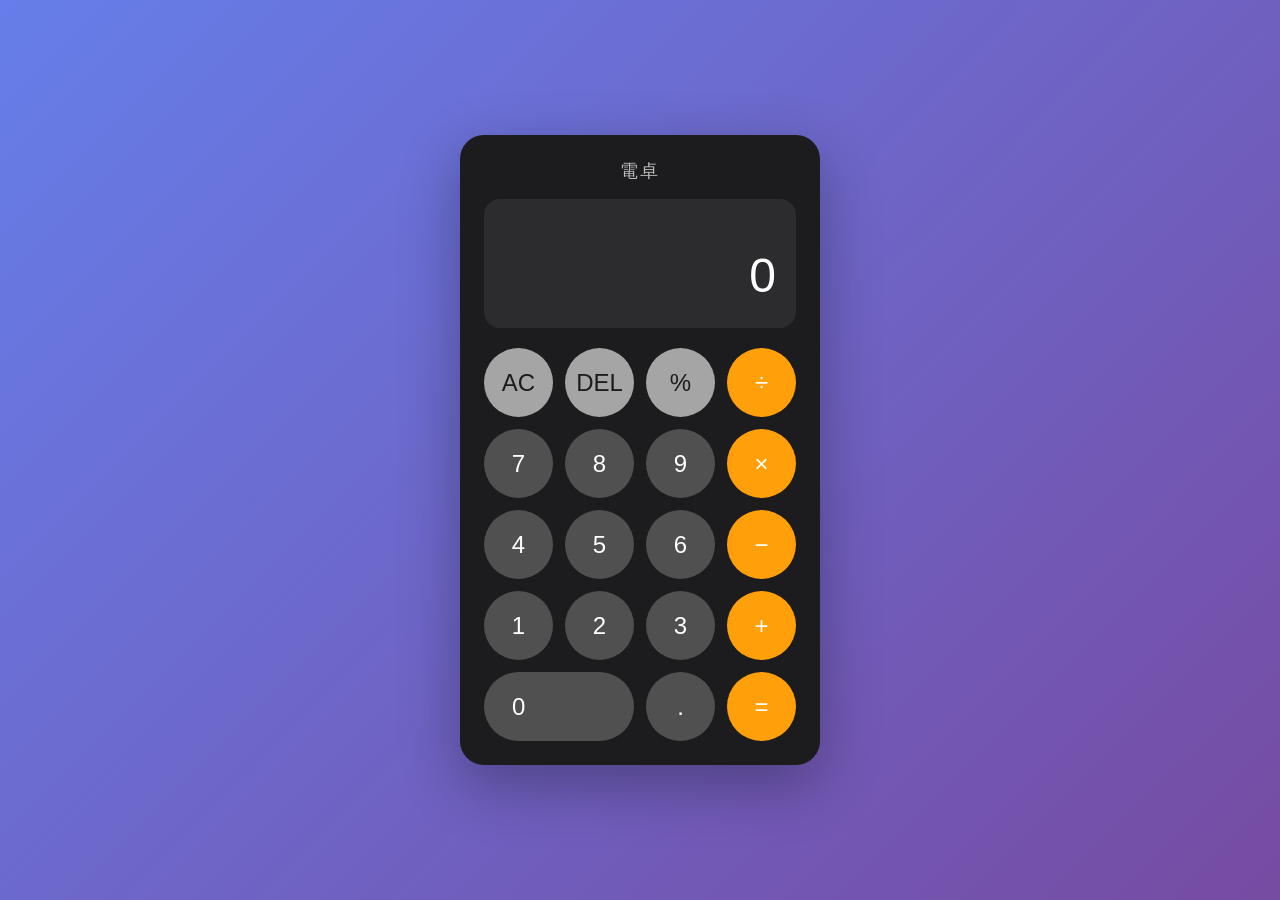
==== index.html @ 4e3c3d8a "feat: add simple web calculator app Implement a responsive web-based calculator with HTML/CSS/JS. Su" ====
<!DOCTYPE html>
<html lang="ja">
<head>
    <meta charset="UTF-8">
    <meta name="viewport" content="width=device-width, initial-scale=1.0">
    <title>シンプル電卓</title>
    <link rel="stylesheet" href="styles.css">
</head>
<body>
    <div class="calculator">
        <h1 class="title">電卓</h1>
        <div class="display">
            <div class="previous-operand" id="previousOperand"></div>
            <div class="current-operand" id="currentOperand">0</div>
        </div>
        <div class="buttons">
            <button class="btn btn-clear" data-action="clear">AC</button>
            <button class="btn btn-function" data-action="delete">DEL</button>
            <button class="btn btn-function" data-action="percent">%</button>
            <button class="btn btn-operator" data-action="operator" data-value="÷">÷</button>

            <button class="btn btn-number" data-action="number" data-value="7">7</button>
            <button class="btn btn-number" data-action="number" data-value="8">8</button>
            <button class="btn btn-number" data-action="number" data-value="9">9</button>
            <button class="btn btn-operator" data-action="operator" data-value="×">×</button>

            <button class="btn btn-number" data-action="number" data-value="4">4</button>
            <button class="btn btn-number" data-action="number" data-value="5">5</button>
            <button class="btn btn-number" data-action="number" data-value="6">6</button>
            <button class="btn btn-operator" data-action="operator" data-value="−">−</button>

            <button class="btn btn-number" data-action="number" data-value="1">1</button>
            <button class="btn btn-number" data-action="number" data-value="2">2</button>
            <button class="btn btn-number" data-action="number" data-value="3">3</button>
            <button class="btn btn-operator" data-action="operator" data-value="+">+</button>

            <button class="btn btn-number btn-zero" data-action="number" data-value="0">0</button>
            <button class="btn btn-number" data-action="number" data-value=".">.</button>
            <button class="btn btn-equals" data-action="equals">=</button>
        </div>
    </div>
    <script src="script.js"></script>
</body>
</html>
---- styles.css ----
* {
    margin: 0;
    padding: 0;
    box-sizing: border-box;
    font-family: -apple-system, BlinkMacSystemFont, "Segoe UI", "Helvetica Neue", Arial, sans-serif;
}

body {
    min-height: 100vh;
    display: flex;
    justify-content: center;
    align-items: center;
    background: linear-gradient(135deg, #667eea 0%, #764ba2 100%);
    padding: 20px;
}

.calculator {
    background: #1c1c1e;
    border-radius: 24px;
    padding: 24px;
    box-shadow: 0 20px 60px rgba(0, 0, 0, 0.3);
    width: 100%;
    max-width: 360px;
}

.title {
    color: #fff;
    text-align: center;
    margin-bottom: 16px;
    font-size: 18px;
    font-weight: 500;
    letter-spacing: 2px;
    opacity: 0.7;
}

.display {
    background: #2c2c2e;
    border-radius: 16px;
    padding: 24px 20px;
    margin-bottom: 20px;
    text-align: right;
    min-height: 120px;
    display: flex;
    flex-direction: column;
    justify-content: flex-end;
    overflow: hidden;
}

.previous-operand {
    color: rgba(255, 255, 255, 0.5);
    font-size: 20px;
    min-height: 24px;
    word-wrap: break-word;
    word-break: break-all;
}

.current-operand {
    color: #fff;
    font-size: 48px;
    font-weight: 300;
    word-wrap: break-word;
    word-break: break-all;
    line-height: 1.2;
}

.buttons {
    display: grid;
    grid-template-columns: repeat(4, 1fr);
    gap: 12px;
}

.btn {
    border: none;
    border-radius: 50%;
    aspect-ratio: 1 / 1;
    font-size: 24px;
    font-weight: 500;
    cursor: pointer;
    transition: all 0.15s ease;
    user-select: none;
    -webkit-tap-highlight-color: transparent;
}

.btn:active {
    transform: scale(0.95);
    opacity: 0.8;
}

.btn-number {
    background: #505050;
    color: #fff;
}

.btn-number:hover {
    background: #606060;
}

.btn-function,
.btn-clear {
    background: #a5a5a5;
    color: #1c1c1e;
}

.btn-function:hover,
.btn-clear:hover {
    background: #b8b8b8;
}

.btn-operator {
    background: #ff9f0a;
    color: #fff;
}

.btn-operator:hover {
    background: #ffb340;
}

.btn-operator.active {
    background: #fff;
    color: #ff9f0a;
}

.btn-equals {
    background: #ff9f0a;
    color: #fff;
}

.btn-equals:hover {
    background: #ffb340;
}

.btn-zero {
    grid-column: span 2;
    aspect-ratio: auto;
    border-radius: 40px;
    text-align: left;
    padding-left: 28px;
}

@media (max-width: 400px) {
    .calculator {
        padding: 16px;
    }

    .current-operand {
        font-size: 40px;
    }

    .btn {
        font-size: 20px;
    }

    .buttons {
        gap: 10px;
    }
}
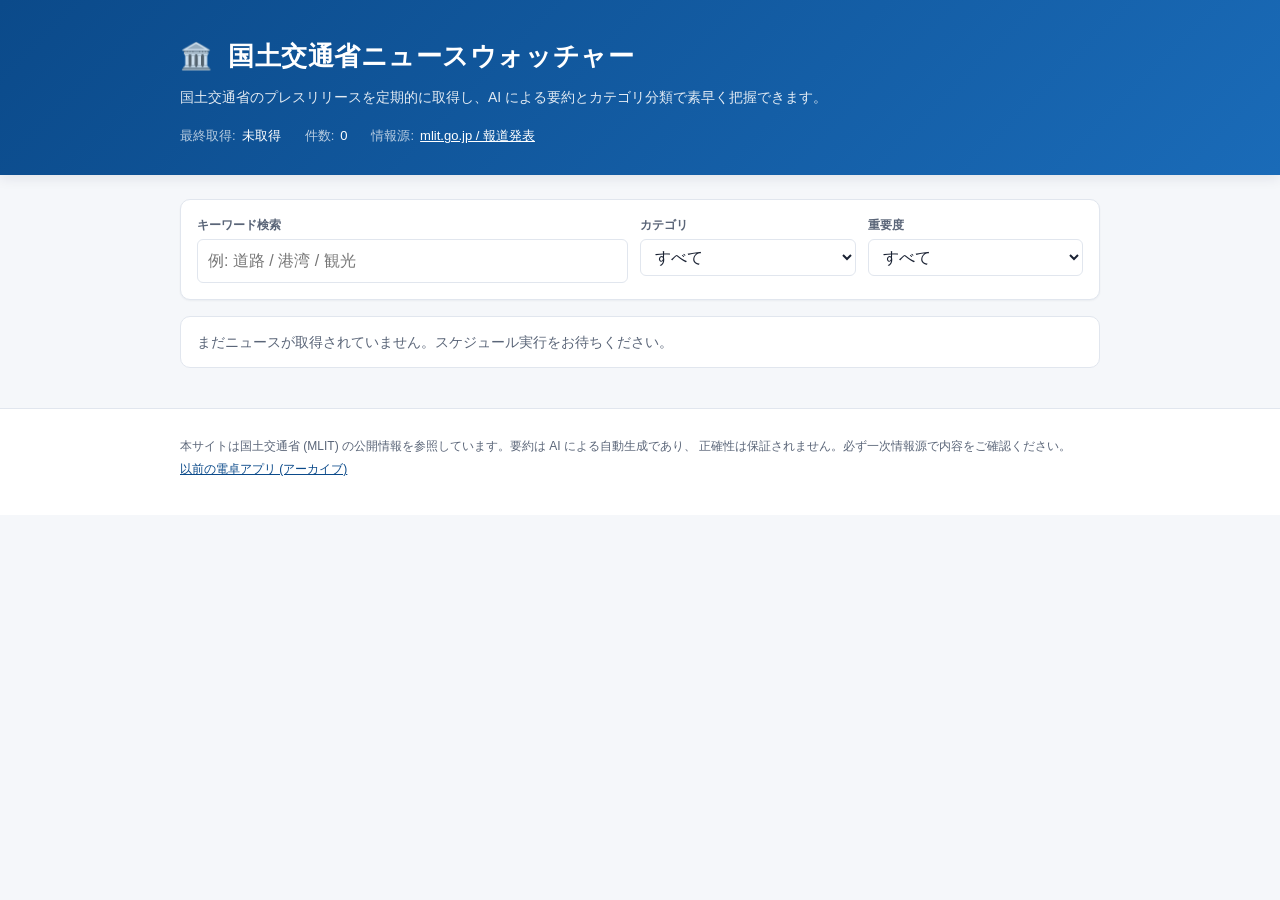
==== commit cc08030f: "feat: replace calculator with MLIT news watcher web app - Archive previous calculator app to archive" ====
--- a/index.html
+++ b/index.html
@@ -1,44 +1,81 @@
 <!DOCTYPE html>
 <html lang="ja">
 <head>
-    <meta charset="UTF-8">
-    <meta name="viewport" content="width=device-width, initial-scale=1.0">
-    <title>シンプル電卓</title>
-    <link rel="stylesheet" href="styles.css">
+  <meta charset="UTF-8" />
+  <meta name="viewport" content="width=device-width, initial-scale=1.0" />
+  <title>国土交通省ニュースウォッチャー</title>
+  <meta name="description" content="国土交通省のプレスリリースを自動収集し、AI 要約付きで一覧表示するダッシュボードです。" />
+  <link rel="stylesheet" href="styles.css" />
 </head>
 <body>
-    <div class="calculator">
-        <h1 class="title">電卓</h1>
-        <div class="display">
-            <div class="previous-operand" id="previousOperand"></div>
-            <div class="current-operand" id="currentOperand">0</div>
-        </div>
-        <div class="buttons">
-            <button class="btn btn-clear" data-action="clear">AC</button>
-            <button class="btn btn-function" data-action="delete">DEL</button>
-            <button class="btn btn-function" data-action="percent">%</button>
-            <button class="btn btn-operator" data-action="operator" data-value="÷">÷</button>
+  <header class="site-header">
+    <div class="container">
+      <h1 class="site-title">
+        <span class="logo-mark" aria-hidden="true">🏛️</span>
+        国土交通省ニュースウォッチャー
+      </h1>
+      <p class="site-tagline">
+        国土交通省のプレスリリースを定期的に取得し、AI による要約とカテゴリ分類で素早く把握できます。
+      </p>
+      <div class="meta-bar">
+        <span class="meta-item">
+          <span class="meta-label">最終取得:</span>
+          <span id="fetched-at" class="meta-value">読み込み中...</span>
+        </span>
+        <span class="meta-item">
+          <span class="meta-label">件数:</span>
+          <span id="count" class="meta-value">-</span>
+        </span>
+        <span class="meta-item">
+          <span class="meta-label">情報源:</span>
+          <a id="source-link" class="meta-value" href="https://www.mlit.go.jp/report/press/index.html" target="_blank" rel="noopener noreferrer">
+            mlit.go.jp / 報道発表
+          </a>
+        </span>
+      </div>
+    </div>
+  </header>
 
-            <button class="btn btn-number" data-action="number" data-value="7">7</button>
-            <button class="btn btn-number" data-action="number" data-value="8">8</button>
-            <button class="btn btn-number" data-action="number" data-value="9">9</button>
-            <button class="btn btn-operator" data-action="operator" data-value="×">×</button>
+  <main class="container">
+    <section class="controls" aria-label="絞り込み">
+      <div class="control-group">
+        <label for="search">キーワード検索</label>
+        <input id="search" type="search" placeholder="例: 道路 / 港湾 / 観光" autocomplete="off" />
+      </div>
+      <div class="control-group">
+        <label for="category">カテゴリ</label>
+        <select id="category">
+          <option value="">すべて</option>
+        </select>
+      </div>
+      <div class="control-group">
+        <label for="importance">重要度</label>
+        <select id="importance">
+          <option value="">すべて</option>
+          <option value="high">重要のみ</option>
+          <option value="normal">通常</option>
+        </select>
+      </div>
+    </section>
 
-            <button class="btn btn-number" data-action="number" data-value="4">4</button>
-            <button class="btn btn-number" data-action="number" data-value="5">5</button>
-            <button class="btn btn-number" data-action="number" data-value="6">6</button>
-            <button class="btn btn-operator" data-action="operator" data-value="−">−</button>
+    <section id="news-section" aria-live="polite">
+      <div id="status" class="status">読み込み中...</div>
+      <ul id="news-list" class="news-list"></ul>
+    </section>
+  </main>
 
-            <button class="btn btn-number" data-action="number" data-value="1">1</button>
-            <button class="btn btn-number" data-action="number" data-value="2">2</button>
-            <button class="btn btn-number" data-action="number" data-value="3">3</button>
-            <button class="btn btn-operator" data-action="operator" data-value="+">+</button>
+  <footer class="site-footer">
+    <div class="container">
+      <p>
+        本サイトは国土交通省 (MLIT) の公開情報を参照しています。要約は AI による自動生成であり、
+        正確性は保証されません。必ず一次情報源で内容をご確認ください。
+      </p>
+      <p>
+        <a href="archive/calculator/index.html">以前の電卓アプリ (アーカイブ)</a>
+      </p>
+    </div>
+  </footer>
 
-            <button class="btn btn-number btn-zero" data-action="number" data-value="0">0</button>
-            <button class="btn btn-number" data-action="number" data-value=".">.</button>
-            <button class="btn btn-equals" data-action="equals">=</button>
-        </div>
-    </div>
-    <script src="script.js"></script>
+  <script src="app.js"></script>
 </body>
 </html>
--- a/styles.css
+++ b/styles.css
@@ -1,156 +1,216 @@
-* {
-    margin: 0;
-    padding: 0;
-    box-sizing: border-box;
-    font-family: -apple-system, BlinkMacSystemFont, "Segoe UI", "Helvetica Neue", Arial, sans-serif;
-}
-
-body {
-    min-height: 100vh;
-    display: flex;
-    justify-content: center;
-    align-items: center;
-    background: linear-gradient(135deg, #667eea 0%, #764ba2 100%);
-    padding: 20px;
-}
-
-.calculator {
-    background: #1c1c1e;
-    border-radius: 24px;
-    padding: 24px;
-    box-shadow: 0 20px 60px rgba(0, 0, 0, 0.3);
-    width: 100%;
-    max-width: 360px;
-}
-
-.title {
-    color: #fff;
-    text-align: center;
-    margin-bottom: 16px;
-    font-size: 18px;
-    font-weight: 500;
-    letter-spacing: 2px;
-    opacity: 0.7;
-}
-
-.display {
-    background: #2c2c2e;
-    border-radius: 16px;
-    padding: 24px 20px;
-    margin-bottom: 20px;
-    text-align: right;
-    min-height: 120px;
-    display: flex;
-    flex-direction: column;
-    justify-content: flex-end;
-    overflow: hidden;
-}
-
-.previous-operand {
-    color: rgba(255, 255, 255, 0.5);
-    font-size: 20px;
-    min-height: 24px;
-    word-wrap: break-word;
-    word-break: break-all;
-}
-
-.current-operand {
-    color: #fff;
-    font-size: 48px;
-    font-weight: 300;
-    word-wrap: break-word;
-    word-break: break-all;
-    line-height: 1.2;
-}
-
-.buttons {
-    display: grid;
-    grid-template-columns: repeat(4, 1fr);
-    gap: 12px;
-}
-
-.btn {
-    border: none;
-    border-radius: 50%;
-    aspect-ratio: 1 / 1;
-    font-size: 24px;
-    font-weight: 500;
-    cursor: pointer;
-    transition: all 0.15s ease;
-    user-select: none;
-    -webkit-tap-highlight-color: transparent;
-}
-
-.btn:active {
-    transform: scale(0.95);
-    opacity: 0.8;
-}
-
-.btn-number {
-    background: #505050;
-    color: #fff;
-}
-
-.btn-number:hover {
-    background: #606060;
-}
-
-.btn-function,
-.btn-clear {
-    background: #a5a5a5;
-    color: #1c1c1e;
-}
-
-.btn-function:hover,
-.btn-clear:hover {
-    background: #b8b8b8;
-}
-
-.btn-operator {
-    background: #ff9f0a;
-    color: #fff;
-}
-
-.btn-operator:hover {
-    background: #ffb340;
-}
-
-.btn-operator.active {
-    background: #fff;
-    color: #ff9f0a;
-}
-
-.btn-equals {
-    background: #ff9f0a;
-    color: #fff;
-}
-
-.btn-equals:hover {
-    background: #ffb340;
-}
-
-.btn-zero {
-    grid-column: span 2;
-    aspect-ratio: auto;
-    border-radius: 40px;
-    text-align: left;
-    padding-left: 28px;
-}
-
-@media (max-width: 400px) {
-    .calculator {
-        padding: 16px;
-    }
-
-    .current-operand {
-        font-size: 40px;
-    }
-
-    .btn {
-        font-size: 20px;
-    }
-
-    .buttons {
-        gap: 10px;
-    }
-}
+:root {
+  --color-bg: #f5f7fa;
+  --color-surface: #ffffff;
+  --color-text: #1a2233;
+  --color-muted: #5a6578;
+  --color-border: #e1e6ee;
+  --color-primary: #0b4a8a;
+  --color-primary-light: #e8f0fb;
+  --color-accent: #c0392b;
+  --color-high: #c0392b;
+  --color-high-bg: #fdecea;
+  --shadow-sm: 0 1px 2px rgba(15, 30, 60, 0.05);
+  --shadow-md: 0 4px 12px rgba(15, 30, 60, 0.08);
+  --radius: 10px;
+}
+
+* { box-sizing: border-box; }
+
+html, body {
+  margin: 0;
+  padding: 0;
+  background: var(--color-bg);
+  color: var(--color-text);
+  font-family: -apple-system, BlinkMacSystemFont, "Hiragino Sans", "Yu Gothic UI",
+    "Segoe UI", "Helvetica Neue", Arial, sans-serif;
+  line-height: 1.6;
+  -webkit-font-smoothing: antialiased;
+}
+
+.container {
+  max-width: 960px;
+  margin: 0 auto;
+  padding: 0 20px;
+}
+
+.site-header {
+  background: linear-gradient(135deg, #0b4a8a 0%, #1a6bb8 100%);
+  color: #fff;
+  padding: 36px 0 28px;
+  box-shadow: var(--shadow-md);
+}
+
+.site-title {
+  margin: 0 0 8px;
+  font-size: 26px;
+  font-weight: 700;
+  letter-spacing: 0.02em;
+}
+
+.logo-mark { margin-right: 8px; }
+
+.site-tagline {
+  margin: 0 0 18px;
+  font-size: 14px;
+  color: rgba(255, 255, 255, 0.88);
+  max-width: 720px;
+}
+
+.meta-bar {
+  display: flex;
+  flex-wrap: wrap;
+  gap: 16px 24px;
+  font-size: 13px;
+  color: rgba(255, 255, 255, 0.92);
+}
+
+.meta-item { display: inline-flex; align-items: baseline; gap: 6px; }
+.meta-label { color: rgba(255, 255, 255, 0.7); }
+.meta-value { color: #fff; }
+.meta-value a, a.meta-value { color: #fff; text-decoration: underline; }
+
+.controls {
+  display: grid;
+  grid-template-columns: 2fr 1fr 1fr;
+  gap: 12px;
+  background: var(--color-surface);
+  padding: 16px;
+  margin: 24px 0 16px;
+  border-radius: var(--radius);
+  box-shadow: var(--shadow-sm);
+  border: 1px solid var(--color-border);
+}
+
+.control-group { display: flex; flex-direction: column; gap: 4px; }
+.control-group label {
+  font-size: 12px;
+  color: var(--color-muted);
+  font-weight: 600;
+}
+
+.controls input,
+.controls select {
+  font: inherit;
+  padding: 8px 10px;
+  border: 1px solid var(--color-border);
+  border-radius: 6px;
+  background: #fff;
+  color: var(--color-text);
+}
+
+.controls input:focus,
+.controls select:focus {
+  outline: 2px solid var(--color-primary);
+  outline-offset: -1px;
+  border-color: var(--color-primary);
+}
+
+.status {
+  padding: 14px 16px;
+  background: var(--color-surface);
+  border-radius: var(--radius);
+  border: 1px solid var(--color-border);
+  color: var(--color-muted);
+  font-size: 14px;
+}
+
+.status.error {
+  border-color: var(--color-accent);
+  background: var(--color-high-bg);
+  color: var(--color-accent);
+}
+
+.news-list {
+  list-style: none;
+  margin: 0;
+  padding: 0;
+  display: grid;
+  gap: 12px;
+}
+
+.news-item {
+  background: var(--color-surface);
+  border: 1px solid var(--color-border);
+  border-radius: var(--radius);
+  padding: 16px 18px;
+  box-shadow: var(--shadow-sm);
+  transition: transform 0.08s ease, box-shadow 0.15s ease;
+}
+
+.news-item:hover {
+  transform: translateY(-1px);
+  box-shadow: var(--shadow-md);
+}
+
+.news-item.importance-high {
+  border-left: 4px solid var(--color-high);
+}
+
+.news-head {
+  display: flex;
+  align-items: center;
+  flex-wrap: wrap;
+  gap: 8px;
+  margin-bottom: 6px;
+}
+
+.news-date {
+  font-size: 12px;
+  font-weight: 600;
+  color: var(--color-muted);
+  font-variant-numeric: tabular-nums;
+}
+
+.badge {
+  display: inline-block;
+  font-size: 11px;
+  font-weight: 600;
+  padding: 2px 8px;
+  border-radius: 999px;
+  background: var(--color-primary-light);
+  color: var(--color-primary);
+  border: 1px solid #cfdef7;
+}
+
+.badge.importance {
+  background: var(--color-high-bg);
+  color: var(--color-high);
+  border-color: #f4c3bd;
+}
+
+.news-title {
+  margin: 4px 0 6px;
+  font-size: 16px;
+  line-height: 1.45;
+  font-weight: 600;
+}
+
+.news-title a {
+  color: var(--color-text);
+  text-decoration: none;
+}
+
+.news-title a:hover { color: var(--color-primary); text-decoration: underline; }
+
+.news-summary {
+  margin: 4px 0 0;
+  font-size: 14px;
+  color: #2a3447;
+}
+
+.site-footer {
+  margin-top: 40px;
+  padding: 24px 0 32px;
+  font-size: 12px;
+  color: var(--color-muted);
+  border-top: 1px solid var(--color-border);
+  background: var(--color-surface);
+}
+
+.site-footer p { margin: 4px 0; }
+.site-footer a { color: var(--color-primary); }
+
+@media (max-width: 640px) {
+  .controls { grid-template-columns: 1fr; }
+  .site-title { font-size: 22px; }
+}
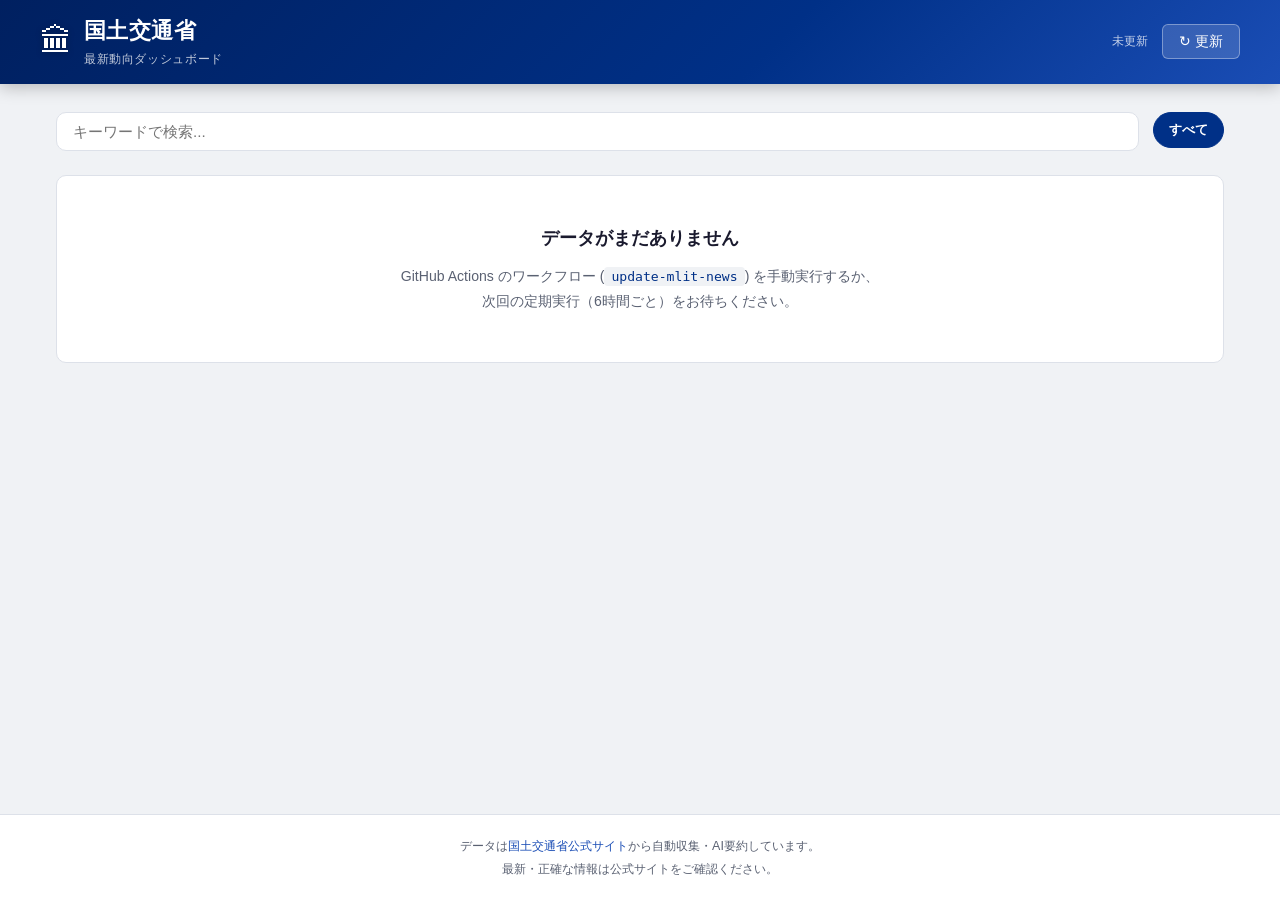
==== commit 53632180: "feat: 国土交通省最新動向ダッシュボードを新規実装 - 電卓アプリを archive/calculator ブランチに退避 - 国土交通省プレスリリースを自動収集・Claude AI要約するWeb" ====
--- a/index.html
+++ b/index.html
@@ -1,81 +1,60 @@
 <!DOCTYPE html>
 <html lang="ja">
 <head>
-  <meta charset="UTF-8" />
-  <meta name="viewport" content="width=device-width, initial-scale=1.0" />
-  <title>国土交通省ニュースウォッチャー</title>
-  <meta name="description" content="国土交通省のプレスリリースを自動収集し、AI 要約付きで一覧表示するダッシュボードです。" />
-  <link rel="stylesheet" href="styles.css" />
+    <meta charset="UTF-8">
+    <meta name="viewport" content="width=device-width, initial-scale=1.0">
+    <title>国土交通省 最新動向ダッシュボード</title>
+    <link rel="stylesheet" href="styles.css">
 </head>
 <body>
-  <header class="site-header">
-    <div class="container">
-      <h1 class="site-title">
-        <span class="logo-mark" aria-hidden="true">🏛️</span>
-        国土交通省ニュースウォッチャー
-      </h1>
-      <p class="site-tagline">
-        国土交通省のプレスリリースを定期的に取得し、AI による要約とカテゴリ分類で素早く把握できます。
-      </p>
-      <div class="meta-bar">
-        <span class="meta-item">
-          <span class="meta-label">最終取得:</span>
-          <span id="fetched-at" class="meta-value">読み込み中...</span>
-        </span>
-        <span class="meta-item">
-          <span class="meta-label">件数:</span>
-          <span id="count" class="meta-value">-</span>
-        </span>
-        <span class="meta-item">
-          <span class="meta-label">情報源:</span>
-          <a id="source-link" class="meta-value" href="https://www.mlit.go.jp/report/press/index.html" target="_blank" rel="noopener noreferrer">
-            mlit.go.jp / 報道発表
-          </a>
-        </span>
-      </div>
-    </div>
-  </header>
+    <header>
+        <div class="header-content">
+            <div class="header-logo">
+                <span class="ministry-icon">🏛</span>
+                <div>
+                    <h1>国土交通省</h1>
+                    <p class="subtitle">最新動向ダッシュボード</p>
+                </div>
+            </div>
+            <div class="header-actions">
+                <span id="lastUpdated" class="last-updated">読み込み中...</span>
+                <button class="refresh-btn" onclick="loadNews()">↻ 更新</button>
+            </div>
+        </div>
+    </header>
 
-  <main class="container">
-    <section class="controls" aria-label="絞り込み">
-      <div class="control-group">
-        <label for="search">キーワード検索</label>
-        <input id="search" type="search" placeholder="例: 道路 / 港湾 / 観光" autocomplete="off" />
-      </div>
-      <div class="control-group">
-        <label for="category">カテゴリ</label>
-        <select id="category">
-          <option value="">すべて</option>
-        </select>
-      </div>
-      <div class="control-group">
-        <label for="importance">重要度</label>
-        <select id="importance">
-          <option value="">すべて</option>
-          <option value="high">重要のみ</option>
-          <option value="normal">通常</option>
-        </select>
-      </div>
-    </section>
+    <main>
+        <div class="controls">
+            <input
+                type="text"
+                id="searchInput"
+                placeholder="キーワードで検索..."
+                class="search-input"
+                oninput="renderNews()"
+                aria-label="ニュース検索"
+            >
+            <div class="category-filters" id="categoryFilters">
+                <button class="filter-btn active" onclick="filterByCategory(null, this)">すべて</button>
+            </div>
+        </div>
 
-    <section id="news-section" aria-live="polite">
-      <div id="status" class="status">読み込み中...</div>
-      <ul id="news-list" class="news-list"></ul>
-    </section>
-  </main>
+        <div id="newsContainer" class="news-grid">
+            <div class="loading">
+                <div class="spinner"></div>
+                <p>情報を読み込み中...</p>
+            </div>
+        </div>
 
-  <footer class="site-footer">
-    <div class="container">
-      <p>
-        本サイトは国土交通省 (MLIT) の公開情報を参照しています。要約は AI による自動生成であり、
-        正確性は保証されません。必ず一次情報源で内容をご確認ください。
-      </p>
-      <p>
-        <a href="archive/calculator/index.html">以前の電卓アプリ (アーカイブ)</a>
-      </p>
-    </div>
-  </footer>
+        <div id="emptyState" class="empty-state" style="display:none">
+            <p>🔍 該当するニュースが見つかりませんでした</p>
+        </div>
+    </main>
 
-  <script src="app.js"></script>
+    <footer>
+        <p>データは<a href="https://www.mlit.go.jp/" target="_blank" rel="noopener">国土交通省公式サイト</a>から自動収集・AI要約しています。</p>
+        <p>最新・正確な情報は公式サイトをご確認ください。</p>
+    </footer>
+
+    <script src="script.js"></script>
 </body>
 </html>
--- a/styles.css
+++ b/styles.css
@@ -1,216 +1,377 @@
 :root {
-  --color-bg: #f5f7fa;
-  --color-surface: #ffffff;
-  --color-text: #1a2233;
-  --color-muted: #5a6578;
-  --color-border: #e1e6ee;
-  --color-primary: #0b4a8a;
-  --color-primary-light: #e8f0fb;
-  --color-accent: #c0392b;
-  --color-high: #c0392b;
-  --color-high-bg: #fdecea;
-  --shadow-sm: 0 1px 2px rgba(15, 30, 60, 0.05);
-  --shadow-md: 0 4px 12px rgba(15, 30, 60, 0.08);
-  --radius: 10px;
-}
-
-* { box-sizing: border-box; }
-
-html, body {
-  margin: 0;
-  padding: 0;
-  background: var(--color-bg);
-  color: var(--color-text);
-  font-family: -apple-system, BlinkMacSystemFont, "Hiragino Sans", "Yu Gothic UI",
-    "Segoe UI", "Helvetica Neue", Arial, sans-serif;
-  line-height: 1.6;
-  -webkit-font-smoothing: antialiased;
-}
-
-.container {
-  max-width: 960px;
-  margin: 0 auto;
-  padding: 0 20px;
-}
-
-.site-header {
-  background: linear-gradient(135deg, #0b4a8a 0%, #1a6bb8 100%);
-  color: #fff;
-  padding: 36px 0 28px;
-  box-shadow: var(--shadow-md);
-}
-
-.site-title {
-  margin: 0 0 8px;
-  font-size: 26px;
-  font-weight: 700;
-  letter-spacing: 0.02em;
-}
-
-.logo-mark { margin-right: 8px; }
-
-.site-tagline {
-  margin: 0 0 18px;
-  font-size: 14px;
-  color: rgba(255, 255, 255, 0.88);
-  max-width: 720px;
-}
-
-.meta-bar {
-  display: flex;
-  flex-wrap: wrap;
-  gap: 16px 24px;
-  font-size: 13px;
-  color: rgba(255, 255, 255, 0.92);
-}
-
-.meta-item { display: inline-flex; align-items: baseline; gap: 6px; }
-.meta-label { color: rgba(255, 255, 255, 0.7); }
-.meta-value { color: #fff; }
-.meta-value a, a.meta-value { color: #fff; text-decoration: underline; }
-
+    --primary: #003087;
+    --primary-light: #1a4db5;
+    --accent: #c0392b;
+    --bg: #f0f2f5;
+    --card-bg: #ffffff;
+    --text: #1a1a2e;
+    --text-muted: #5a6172;
+    --border: #dde1e9;
+    --shadow: 0 2px 10px rgba(0, 48, 135, 0.08);
+    --radius: 10px;
+}
+
+* {
+    box-sizing: border-box;
+    margin: 0;
+    padding: 0;
+}
+
+body {
+    font-family: 'Hiragino Sans', 'Noto Sans JP', 'Yu Gothic UI', 'Meiryo', sans-serif;
+    background: var(--bg);
+    color: var(--text);
+    min-height: 100vh;
+    display: flex;
+    flex-direction: column;
+    line-height: 1.6;
+}
+
+/* ── Header ─────────────────────────────────── */
+header {
+    background: linear-gradient(135deg, #002060 0%, var(--primary) 60%, var(--primary-light) 100%);
+    color: white;
+    padding: 14px 24px;
+    box-shadow: 0 3px 16px rgba(0, 0, 0, 0.25);
+    position: sticky;
+    top: 0;
+    z-index: 100;
+}
+
+.header-content {
+    max-width: 1200px;
+    margin: 0 auto;
+    display: flex;
+    justify-content: space-between;
+    align-items: center;
+    gap: 16px;
+}
+
+.header-logo {
+    display: flex;
+    align-items: center;
+    gap: 12px;
+}
+
+.ministry-icon {
+    font-size: 2rem;
+    filter: drop-shadow(0 1px 3px rgba(0,0,0,0.3));
+}
+
+header h1 {
+    font-size: 1.35rem;
+    font-weight: 700;
+    letter-spacing: 0.02em;
+}
+
+.subtitle {
+    font-size: 0.78rem;
+    opacity: 0.75;
+    letter-spacing: 0.05em;
+    margin-top: 1px;
+}
+
+.header-actions {
+    display: flex;
+    align-items: center;
+    gap: 14px;
+    flex-shrink: 0;
+}
+
+.last-updated {
+    font-size: 0.78rem;
+    opacity: 0.75;
+    white-space: nowrap;
+}
+
+.refresh-btn {
+    background: rgba(255, 255, 255, 0.15);
+    color: white;
+    border: 1px solid rgba(255, 255, 255, 0.35);
+    padding: 7px 16px;
+    border-radius: 6px;
+    cursor: pointer;
+    font-size: 0.88rem;
+    transition: background 0.2s;
+    white-space: nowrap;
+    font-family: inherit;
+}
+
+.refresh-btn:hover {
+    background: rgba(255, 255, 255, 0.28);
+}
+
+/* ── Main ────────────────────────────────────── */
+main {
+    max-width: 1200px;
+    margin: 28px auto;
+    padding: 0 16px;
+    flex: 1;
+    width: 100%;
+}
+
+/* ── Controls ────────────────────────────────── */
 .controls {
-  display: grid;
-  grid-template-columns: 2fr 1fr 1fr;
-  gap: 12px;
-  background: var(--color-surface);
-  padding: 16px;
-  margin: 24px 0 16px;
-  border-radius: var(--radius);
-  box-shadow: var(--shadow-sm);
-  border: 1px solid var(--color-border);
-}
-
-.control-group { display: flex; flex-direction: column; gap: 4px; }
-.control-group label {
-  font-size: 12px;
-  color: var(--color-muted);
-  font-weight: 600;
-}
-
-.controls input,
-.controls select {
-  font: inherit;
-  padding: 8px 10px;
-  border: 1px solid var(--color-border);
-  border-radius: 6px;
-  background: #fff;
-  color: var(--color-text);
-}
-
-.controls input:focus,
-.controls select:focus {
-  outline: 2px solid var(--color-primary);
-  outline-offset: -1px;
-  border-color: var(--color-primary);
-}
-
-.status {
-  padding: 14px 16px;
-  background: var(--color-surface);
-  border-radius: var(--radius);
-  border: 1px solid var(--color-border);
-  color: var(--color-muted);
-  font-size: 14px;
-}
-
-.status.error {
-  border-color: var(--color-accent);
-  background: var(--color-high-bg);
-  color: var(--color-accent);
-}
-
-.news-list {
-  list-style: none;
-  margin: 0;
-  padding: 0;
-  display: grid;
-  gap: 12px;
-}
-
-.news-item {
-  background: var(--color-surface);
-  border: 1px solid var(--color-border);
-  border-radius: var(--radius);
-  padding: 16px 18px;
-  box-shadow: var(--shadow-sm);
-  transition: transform 0.08s ease, box-shadow 0.15s ease;
-}
-
-.news-item:hover {
-  transform: translateY(-1px);
-  box-shadow: var(--shadow-md);
-}
-
-.news-item.importance-high {
-  border-left: 4px solid var(--color-high);
-}
-
-.news-head {
-  display: flex;
-  align-items: center;
-  flex-wrap: wrap;
-  gap: 8px;
-  margin-bottom: 6px;
-}
-
-.news-date {
-  font-size: 12px;
-  font-weight: 600;
-  color: var(--color-muted);
-  font-variant-numeric: tabular-nums;
-}
-
-.badge {
-  display: inline-block;
-  font-size: 11px;
-  font-weight: 600;
-  padding: 2px 8px;
-  border-radius: 999px;
-  background: var(--color-primary-light);
-  color: var(--color-primary);
-  border: 1px solid #cfdef7;
-}
-
-.badge.importance {
-  background: var(--color-high-bg);
-  color: var(--color-high);
-  border-color: #f4c3bd;
-}
-
-.news-title {
-  margin: 4px 0 6px;
-  font-size: 16px;
-  line-height: 1.45;
-  font-weight: 600;
-}
-
-.news-title a {
-  color: var(--color-text);
-  text-decoration: none;
-}
-
-.news-title a:hover { color: var(--color-primary); text-decoration: underline; }
-
-.news-summary {
-  margin: 4px 0 0;
-  font-size: 14px;
-  color: #2a3447;
-}
-
-.site-footer {
-  margin-top: 40px;
-  padding: 24px 0 32px;
-  font-size: 12px;
-  color: var(--color-muted);
-  border-top: 1px solid var(--color-border);
-  background: var(--color-surface);
-}
-
-.site-footer p { margin: 4px 0; }
-.site-footer a { color: var(--color-primary); }
-
+    display: flex;
+    gap: 14px;
+    margin-bottom: 24px;
+    flex-wrap: wrap;
+    align-items: flex-start;
+}
+
+.search-input {
+    flex: 1;
+    min-width: 220px;
+    padding: 10px 16px;
+    border: 1px solid var(--border);
+    border-radius: var(--radius);
+    font-size: 0.95rem;
+    font-family: inherit;
+    background: white;
+    outline: none;
+    transition: border-color 0.2s, box-shadow 0.2s;
+}
+
+.search-input:focus {
+    border-color: var(--primary-light);
+    box-shadow: 0 0 0 3px rgba(26, 77, 181, 0.14);
+}
+
+.category-filters {
+    display: flex;
+    gap: 7px;
+    flex-wrap: wrap;
+    align-items: center;
+}
+
+.filter-btn {
+    padding: 8px 15px;
+    border: 1px solid var(--border);
+    border-radius: 20px;
+    background: white;
+    color: var(--text-muted);
+    cursor: pointer;
+    font-size: 0.82rem;
+    font-family: inherit;
+    transition: all 0.2s;
+    white-space: nowrap;
+}
+
+.filter-btn:hover {
+    border-color: var(--primary-light);
+    color: var(--primary);
+}
+
+.filter-btn.active {
+    background: var(--primary);
+    color: white;
+    border-color: var(--primary);
+    font-weight: 600;
+}
+
+/* ── News Grid ───────────────────────────────── */
+.news-grid {
+    display: grid;
+    grid-template-columns: repeat(auto-fill, minmax(340px, 1fr));
+    gap: 20px;
+}
+
+/* ── News Card ───────────────────────────────── */
+.news-card {
+    background: var(--card-bg);
+    border-radius: var(--radius);
+    box-shadow: var(--shadow);
+    border: 1px solid var(--border);
+    overflow: hidden;
+    display: flex;
+    flex-direction: column;
+    transition: transform 0.18s, box-shadow 0.18s;
+}
+
+.news-card:hover {
+    transform: translateY(-3px);
+    box-shadow: 0 8px 24px rgba(0, 48, 135, 0.14);
+}
+
+.card-header {
+    background: linear-gradient(135deg, var(--primary) 0%, var(--primary-light) 100%);
+    padding: 11px 16px;
+    display: flex;
+    justify-content: space-between;
+    align-items: center;
+    gap: 8px;
+}
+
+.card-date {
+    color: rgba(255, 255, 255, 0.88);
+    font-size: 0.82rem;
+    white-space: nowrap;
+}
+
+.card-category {
+    background: rgba(255, 255, 255, 0.18);
+    color: white;
+    padding: 3px 10px;
+    border-radius: 12px;
+    font-size: 0.73rem;
+    border: 1px solid rgba(255, 255, 255, 0.3);
+    white-space: nowrap;
+    overflow: hidden;
+    text-overflow: ellipsis;
+    max-width: 140px;
+}
+
+.card-body {
+    padding: 16px;
+    flex: 1;
+    display: flex;
+    flex-direction: column;
+    gap: 10px;
+}
+
+.card-title {
+    font-size: 0.93rem;
+    font-weight: 700;
+    line-height: 1.55;
+    color: var(--text);
+}
+
+.new-badge {
+    display: inline-block;
+    background: var(--accent);
+    color: white;
+    padding: 1px 7px;
+    border-radius: 9px;
+    font-size: 0.68rem;
+    font-weight: 700;
+    margin-left: 6px;
+    vertical-align: middle;
+    letter-spacing: 0.04em;
+}
+
+.card-summary {
+    font-size: 0.84rem;
+    color: var(--text-muted);
+    line-height: 1.7;
+    flex: 1;
+}
+
+.card-link {
+    display: inline-flex;
+    align-items: center;
+    gap: 4px;
+    color: var(--primary-light);
+    text-decoration: none;
+    font-size: 0.83rem;
+    font-weight: 600;
+    margin-top: 4px;
+    transition: color 0.2s;
+}
+
+.card-link:hover {
+    color: var(--accent);
+}
+
+/* ── States ─────────────────────────────────── */
+.loading {
+    grid-column: 1 / -1;
+    text-align: center;
+    padding: 70px 20px;
+    color: var(--text-muted);
+}
+
+.spinner {
+    width: 42px;
+    height: 42px;
+    border: 3px solid var(--border);
+    border-top-color: var(--primary);
+    border-radius: 50%;
+    animation: spin 0.75s linear infinite;
+    margin: 0 auto 18px;
+}
+
+@keyframes spin {
+    to { transform: rotate(360deg); }
+}
+
+.empty-state {
+    text-align: center;
+    padding: 70px 20px;
+    color: var(--text-muted);
+    font-size: 1.05rem;
+}
+
+.no-data-state {
+    grid-column: 1 / -1;
+    background: white;
+    border: 1px solid var(--border);
+    border-radius: var(--radius);
+    padding: 48px 32px;
+    text-align: center;
+    color: var(--text-muted);
+}
+
+.no-data-state h3 {
+    font-size: 1.1rem;
+    margin-bottom: 12px;
+    color: var(--text);
+}
+
+.no-data-state p {
+    font-size: 0.88rem;
+    line-height: 1.8;
+}
+
+.no-data-state code {
+    background: #f0f2f5;
+    padding: 2px 7px;
+    border-radius: 4px;
+    font-size: 0.82rem;
+    color: var(--primary);
+}
+
+.error-state {
+    grid-column: 1 / -1;
+    background: #fff5f5;
+    border: 1px solid #fcc;
+    border-radius: var(--radius);
+    padding: 28px;
+    color: var(--accent);
+    text-align: center;
+}
+
+.error-state p:last-child {
+    font-size: 0.8rem;
+    opacity: 0.7;
+    margin-top: 8px;
+}
+
+/* ── Footer ─────────────────────────────────── */
+footer {
+    text-align: center;
+    padding: 20px 16px;
+    color: var(--text-muted);
+    font-size: 0.78rem;
+    line-height: 1.8;
+    border-top: 1px solid var(--border);
+    background: white;
+}
+
+footer a {
+    color: var(--primary-light);
+    text-decoration: none;
+}
+
+footer a:hover {
+    text-decoration: underline;
+}
+
+/* ── Responsive ──────────────────────────────── */
 @media (max-width: 640px) {
-  .controls { grid-template-columns: 1fr; }
-  .site-title { font-size: 22px; }
-}
+    header { padding: 10px 14px; }
+    header h1 { font-size: 1.1rem; }
+    .ministry-icon { font-size: 1.5rem; }
+    .last-updated { display: none; }
+    .news-grid { grid-template-columns: 1fr; }
+    main { margin: 16px auto; }
+}
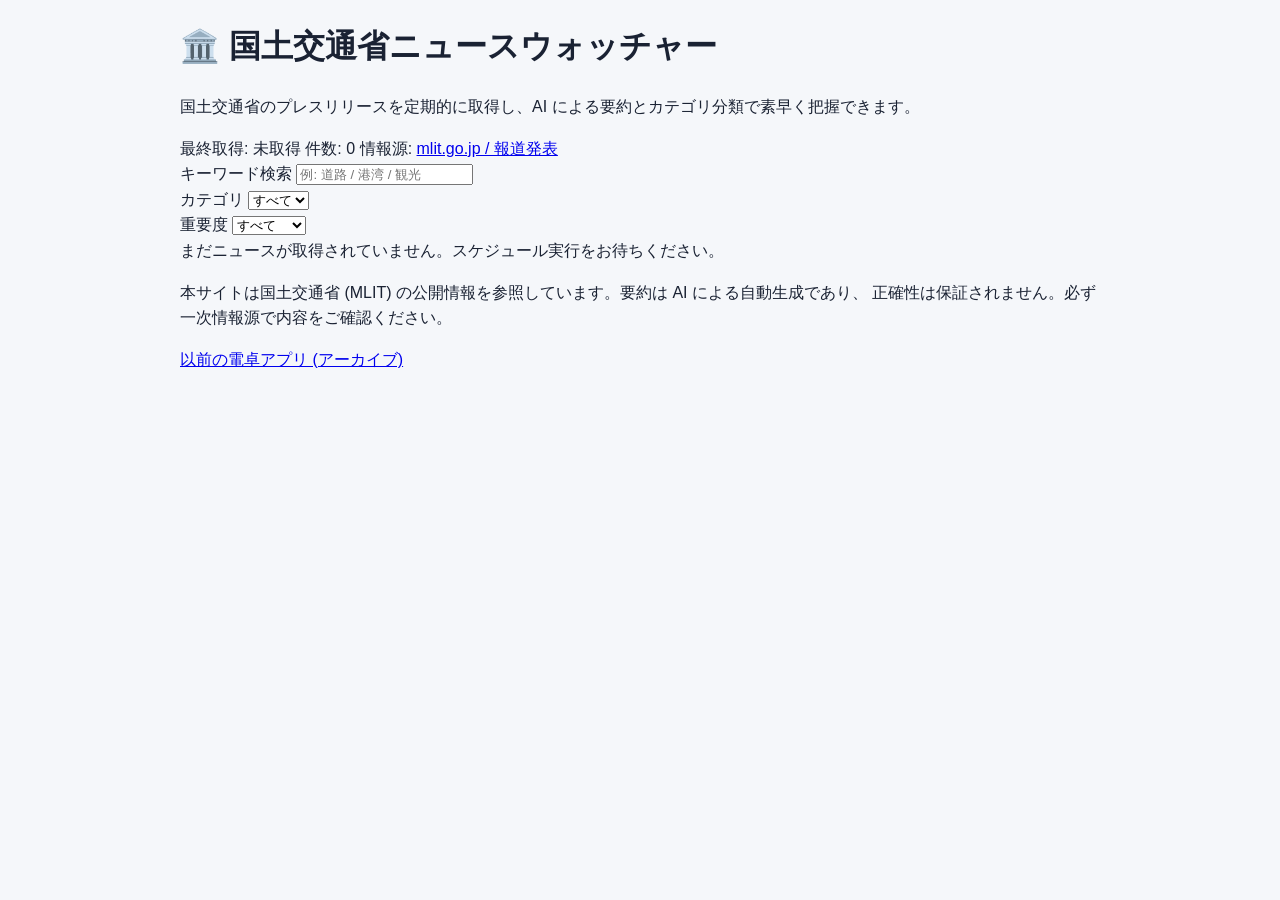
==== commit cf9a7533: "Merge pull request #5 from yusa-san-land/claude/issue-3-20260514-0813 feat: replace calculator with " ====
--- a/index.html
+++ b/index.html
@@ -1,60 +1,81 @@
 <!DOCTYPE html>
 <html lang="ja">
 <head>
-    <meta charset="UTF-8">
-    <meta name="viewport" content="width=device-width, initial-scale=1.0">
-    <title>国土交通省 最新動向ダッシュボード</title>
-    <link rel="stylesheet" href="styles.css">
+  <meta charset="UTF-8" />
+  <meta name="viewport" content="width=device-width, initial-scale=1.0" />
+  <title>国土交通省ニュースウォッチャー</title>
+  <meta name="description" content="国土交通省のプレスリリースを自動収集し、AI 要約付きで一覧表示するダッシュボードです。" />
+  <link rel="stylesheet" href="styles.css" />
 </head>
 <body>
-    <header>
-        <div class="header-content">
-            <div class="header-logo">
-                <span class="ministry-icon">🏛</span>
-                <div>
-                    <h1>国土交通省</h1>
-                    <p class="subtitle">最新動向ダッシュボード</p>
-                </div>
-            </div>
-            <div class="header-actions">
-                <span id="lastUpdated" class="last-updated">読み込み中...</span>
-                <button class="refresh-btn" onclick="loadNews()">↻ 更新</button>
-            </div>
-        </div>
-    </header>
+  <header class="site-header">
+    <div class="container">
+      <h1 class="site-title">
+        <span class="logo-mark" aria-hidden="true">🏛️</span>
+        国土交通省ニュースウォッチャー
+      </h1>
+      <p class="site-tagline">
+        国土交通省のプレスリリースを定期的に取得し、AI による要約とカテゴリ分類で素早く把握できます。
+      </p>
+      <div class="meta-bar">
+        <span class="meta-item">
+          <span class="meta-label">最終取得:</span>
+          <span id="fetched-at" class="meta-value">読み込み中...</span>
+        </span>
+        <span class="meta-item">
+          <span class="meta-label">件数:</span>
+          <span id="count" class="meta-value">-</span>
+        </span>
+        <span class="meta-item">
+          <span class="meta-label">情報源:</span>
+          <a id="source-link" class="meta-value" href="https://www.mlit.go.jp/report/press/index.html" target="_blank" rel="noopener noreferrer">
+            mlit.go.jp / 報道発表
+          </a>
+        </span>
+      </div>
+    </div>
+  </header>
 
-    <main>
-        <div class="controls">
-            <input
-                type="text"
-                id="searchInput"
-                placeholder="キーワードで検索..."
-                class="search-input"
-                oninput="renderNews()"
-                aria-label="ニュース検索"
-            >
-            <div class="category-filters" id="categoryFilters">
-                <button class="filter-btn active" onclick="filterByCategory(null, this)">すべて</button>
-            </div>
-        </div>
+  <main class="container">
+    <section class="controls" aria-label="絞り込み">
+      <div class="control-group">
+        <label for="search">キーワード検索</label>
+        <input id="search" type="search" placeholder="例: 道路 / 港湾 / 観光" autocomplete="off" />
+      </div>
+      <div class="control-group">
+        <label for="category">カテゴリ</label>
+        <select id="category">
+          <option value="">すべて</option>
+        </select>
+      </div>
+      <div class="control-group">
+        <label for="importance">重要度</label>
+        <select id="importance">
+          <option value="">すべて</option>
+          <option value="high">重要のみ</option>
+          <option value="normal">通常</option>
+        </select>
+      </div>
+    </section>
 
-        <div id="newsContainer" class="news-grid">
-            <div class="loading">
-                <div class="spinner"></div>
-                <p>情報を読み込み中...</p>
-            </div>
-        </div>
+    <section id="news-section" aria-live="polite">
+      <div id="status" class="status">読み込み中...</div>
+      <ul id="news-list" class="news-list"></ul>
+    </section>
+  </main>
 
-        <div id="emptyState" class="empty-state" style="display:none">
-            <p>🔍 該当するニュースが見つかりませんでした</p>
-        </div>
-    </main>
+  <footer class="site-footer">
+    <div class="container">
+      <p>
+        本サイトは国土交通省 (MLIT) の公開情報を参照しています。要約は AI による自動生成であり、
+        正確性は保証されません。必ず一次情報源で内容をご確認ください。
+      </p>
+      <p>
+        <a href="archive/calculator/index.html">以前の電卓アプリ (アーカイブ)</a>
+      </p>
+    </div>
+  </footer>
 
-    <footer>
-        <p>データは<a href="https://www.mlit.go.jp/" target="_blank" rel="noopener">国土交通省公式サイト</a>から自動収集・AI要約しています。</p>
-        <p>最新・正確な情報は公式サイトをご確認ください。</p>
-    </footer>
-
-    <script src="script.js"></script>
+  <script src="app.js"></script>
 </body>
 </html>
--- a/styles.css
+++ b/styles.css
@@ -1,377 +1,175 @@
 :root {
-    --primary: #003087;
-    --primary-light: #1a4db5;
-    --accent: #c0392b;
-    --bg: #f0f2f5;
-    --card-bg: #ffffff;
-    --text: #1a1a2e;
-    --text-muted: #5a6172;
-    --border: #dde1e9;
-    --shadow: 0 2px 10px rgba(0, 48, 135, 0.08);
-    --radius: 10px;
+  --color-bg: #f5f7fa;
+  --color-surface: #ffffff;
+  --color-text: #1a2233;
+  --color-muted: #5a6578;
+  --color-border: #e1e6ee;
+  --color-primary: #0b4a8a;
+  --color-primary-light: #e8f0fb;
+  --color-accent: #c0392b;
+  --color-high: #c0392b;
+  --color-high-bg: #fdecea;
+  --shadow-sm: 0 1px 2px rgba(15, 30, 60, 0.05);
+  --shadow-md: 0 4px 12px rgba(15, 30, 60, 0.08);
+  --radius: 10px;
 }
 
-* {
-    box-sizing: border-box;
-    margin: 0;
-    padding: 0;
+* { box-sizing: border-box; }
+
+html, body {
+  margin: 0;
+  padding: 0;
+  background: var(--color-bg);
+  color: var(--color-text);
+  font-family: -apple-system, BlinkMacSystemFont, "Hiragino Sans", "Yu Gothic UI",
+    "Segoe UI", "Helvetica Neue", Arial, sans-serif;
+  line-height: 1.6;
+  -webkit-font-smoothing: antialiased;
 }
 
-body {
-    font-family: 'Hiragino Sans', 'Noto Sans JP', 'Yu Gothic UI', 'Meiryo', sans-serif;
-    background: var(--bg);
-    color: var(--text);
-    min-height: 100vh;
+.container {
+  max-width: 960px;
+  margin: 0 auto;
+  padding: 0 20px;
+}
+
+.calculator {
+    background: #1c1c1e;
+    border-radius: 24px;
+    padding: 24px;
+    box-shadow: 0 20px 60px rgba(0, 0, 0, 0.3);
+    width: 100%;
+    max-width: 360px;
+}
+
+.title {
+    color: #fff;
+    text-align: center;
+    margin-bottom: 16px;
+    font-size: 18px;
+    font-weight: 500;
+    letter-spacing: 2px;
+    opacity: 0.7;
+}
+
+.display {
+    background: #2c2c2e;
+    border-radius: 16px;
+    padding: 24px 20px;
+    margin-bottom: 20px;
+    text-align: right;
+    min-height: 120px;
     display: flex;
     flex-direction: column;
-    line-height: 1.6;
+    justify-content: flex-end;
+    overflow: hidden;
 }
 
-/* ── Header ─────────────────────────────────── */
-header {
-    background: linear-gradient(135deg, #002060 0%, var(--primary) 60%, var(--primary-light) 100%);
-    color: white;
-    padding: 14px 24px;
-    box-shadow: 0 3px 16px rgba(0, 0, 0, 0.25);
-    position: sticky;
-    top: 0;
-    z-index: 100;
+.previous-operand {
+    color: rgba(255, 255, 255, 0.5);
+    font-size: 20px;
+    min-height: 24px;
+    word-wrap: break-word;
+    word-break: break-all;
 }
 
-.header-content {
-    max-width: 1200px;
-    margin: 0 auto;
-    display: flex;
-    justify-content: space-between;
-    align-items: center;
-    gap: 16px;
+.current-operand {
+    color: #fff;
+    font-size: 48px;
+    font-weight: 300;
+    word-wrap: break-word;
+    word-break: break-all;
+    line-height: 1.2;
 }
 
-.header-logo {
-    display: flex;
-    align-items: center;
+.buttons {
+    display: grid;
+    grid-template-columns: repeat(4, 1fr);
     gap: 12px;
 }
 
-.ministry-icon {
-    font-size: 2rem;
-    filter: drop-shadow(0 1px 3px rgba(0,0,0,0.3));
+.btn {
+    border: none;
+    border-radius: 50%;
+    aspect-ratio: 1 / 1;
+    font-size: 24px;
+    font-weight: 500;
+    cursor: pointer;
+    transition: all 0.15s ease;
+    user-select: none;
+    -webkit-tap-highlight-color: transparent;
 }
 
-header h1 {
-    font-size: 1.35rem;
-    font-weight: 700;
-    letter-spacing: 0.02em;
+.btn:active {
+    transform: scale(0.95);
+    opacity: 0.8;
 }
 
-.subtitle {
-    font-size: 0.78rem;
-    opacity: 0.75;
-    letter-spacing: 0.05em;
-    margin-top: 1px;
+.btn-number {
+    background: #505050;
+    color: #fff;
 }
 
-.header-actions {
-    display: flex;
-    align-items: center;
-    gap: 14px;
-    flex-shrink: 0;
+.btn-number:hover {
+    background: #606060;
 }
 
-.last-updated {
-    font-size: 0.78rem;
-    opacity: 0.75;
-    white-space: nowrap;
+.btn-function,
+.btn-clear {
+    background: #a5a5a5;
+    color: #1c1c1e;
 }
 
-.refresh-btn {
-    background: rgba(255, 255, 255, 0.15);
-    color: white;
-    border: 1px solid rgba(255, 255, 255, 0.35);
-    padding: 7px 16px;
-    border-radius: 6px;
-    cursor: pointer;
-    font-size: 0.88rem;
-    transition: background 0.2s;
-    white-space: nowrap;
-    font-family: inherit;
+.btn-function:hover,
+.btn-clear:hover {
+    background: #b8b8b8;
 }
 
-.refresh-btn:hover {
-    background: rgba(255, 255, 255, 0.28);
+.btn-operator {
+    background: #ff9f0a;
+    color: #fff;
 }
 
-/* ── Main ────────────────────────────────────── */
-main {
-    max-width: 1200px;
-    margin: 28px auto;
-    padding: 0 16px;
-    flex: 1;
-    width: 100%;
+.btn-operator:hover {
+    background: #ffb340;
 }
 
-/* ── Controls ────────────────────────────────── */
-.controls {
-    display: flex;
-    gap: 14px;
-    margin-bottom: 24px;
-    flex-wrap: wrap;
-    align-items: flex-start;
+.btn-operator.active {
+    background: #fff;
+    color: #ff9f0a;
 }
 
-.search-input {
-    flex: 1;
-    min-width: 220px;
-    padding: 10px 16px;
-    border: 1px solid var(--border);
-    border-radius: var(--radius);
-    font-size: 0.95rem;
-    font-family: inherit;
-    background: white;
-    outline: none;
-    transition: border-color 0.2s, box-shadow 0.2s;
+.btn-equals {
+    background: #ff9f0a;
+    color: #fff;
 }
 
-.search-input:focus {
-    border-color: var(--primary-light);
-    box-shadow: 0 0 0 3px rgba(26, 77, 181, 0.14);
+.btn-equals:hover {
+    background: #ffb340;
 }
 
-.category-filters {
-    display: flex;
-    gap: 7px;
-    flex-wrap: wrap;
-    align-items: center;
+.btn-zero {
+    grid-column: span 2;
+    aspect-ratio: auto;
+    border-radius: 40px;
+    text-align: left;
+    padding-left: 28px;
 }
 
-.filter-btn {
-    padding: 8px 15px;
-    border: 1px solid var(--border);
-    border-radius: 20px;
-    background: white;
-    color: var(--text-muted);
-    cursor: pointer;
-    font-size: 0.82rem;
-    font-family: inherit;
-    transition: all 0.2s;
-    white-space: nowrap;
+@media (max-width: 400px) {
+    .calculator {
+        padding: 16px;
+    }
+
+    .current-operand {
+        font-size: 40px;
+    }
+
+    .btn {
+        font-size: 20px;
+    }
+
+    .buttons {
+        gap: 10px;
+    }
 }
-
-.filter-btn:hover {
-    border-color: var(--primary-light);
-    color: var(--primary);
-}
-
-.filter-btn.active {
-    background: var(--primary);
-    color: white;
-    border-color: var(--primary);
-    font-weight: 600;
-}
-
-/* ── News Grid ───────────────────────────────── */
-.news-grid {
-    display: grid;
-    grid-template-columns: repeat(auto-fill, minmax(340px, 1fr));
-    gap: 20px;
-}
-
-/* ── News Card ───────────────────────────────── */
-.news-card {
-    background: var(--card-bg);
-    border-radius: var(--radius);
-    box-shadow: var(--shadow);
-    border: 1px solid var(--border);
-    overflow: hidden;
-    display: flex;
-    flex-direction: column;
-    transition: transform 0.18s, box-shadow 0.18s;
-}
-
-.news-card:hover {
-    transform: translateY(-3px);
-    box-shadow: 0 8px 24px rgba(0, 48, 135, 0.14);
-}
-
-.card-header {
-    background: linear-gradient(135deg, var(--primary) 0%, var(--primary-light) 100%);
-    padding: 11px 16px;
-    display: flex;
-    justify-content: space-between;
-    align-items: center;
-    gap: 8px;
-}
-
-.card-date {
-    color: rgba(255, 255, 255, 0.88);
-    font-size: 0.82rem;
-    white-space: nowrap;
-}
-
-.card-category {
-    background: rgba(255, 255, 255, 0.18);
-    color: white;
-    padding: 3px 10px;
-    border-radius: 12px;
-    font-size: 0.73rem;
-    border: 1px solid rgba(255, 255, 255, 0.3);
-    white-space: nowrap;
-    overflow: hidden;
-    text-overflow: ellipsis;
-    max-width: 140px;
-}
-
-.card-body {
-    padding: 16px;
-    flex: 1;
-    display: flex;
-    flex-direction: column;
-    gap: 10px;
-}
-
-.card-title {
-    font-size: 0.93rem;
-    font-weight: 700;
-    line-height: 1.55;
-    color: var(--text);
-}
-
-.new-badge {
-    display: inline-block;
-    background: var(--accent);
-    color: white;
-    padding: 1px 7px;
-    border-radius: 9px;
-    font-size: 0.68rem;
-    font-weight: 700;
-    margin-left: 6px;
-    vertical-align: middle;
-    letter-spacing: 0.04em;
-}
-
-.card-summary {
-    font-size: 0.84rem;
-    color: var(--text-muted);
-    line-height: 1.7;
-    flex: 1;
-}
-
-.card-link {
-    display: inline-flex;
-    align-items: center;
-    gap: 4px;
-    color: var(--primary-light);
-    text-decoration: none;
-    font-size: 0.83rem;
-    font-weight: 600;
-    margin-top: 4px;
-    transition: color 0.2s;
-}
-
-.card-link:hover {
-    color: var(--accent);
-}
-
-/* ── States ─────────────────────────────────── */
-.loading {
-    grid-column: 1 / -1;
-    text-align: center;
-    padding: 70px 20px;
-    color: var(--text-muted);
-}
-
-.spinner {
-    width: 42px;
-    height: 42px;
-    border: 3px solid var(--border);
-    border-top-color: var(--primary);
-    border-radius: 50%;
-    animation: spin 0.75s linear infinite;
-    margin: 0 auto 18px;
-}
-
-@keyframes spin {
-    to { transform: rotate(360deg); }
-}
-
-.empty-state {
-    text-align: center;
-    padding: 70px 20px;
-    color: var(--text-muted);
-    font-size: 1.05rem;
-}
-
-.no-data-state {
-    grid-column: 1 / -1;
-    background: white;
-    border: 1px solid var(--border);
-    border-radius: var(--radius);
-    padding: 48px 32px;
-    text-align: center;
-    color: var(--text-muted);
-}
-
-.no-data-state h3 {
-    font-size: 1.1rem;
-    margin-bottom: 12px;
-    color: var(--text);
-}
-
-.no-data-state p {
-    font-size: 0.88rem;
-    line-height: 1.8;
-}
-
-.no-data-state code {
-    background: #f0f2f5;
-    padding: 2px 7px;
-    border-radius: 4px;
-    font-size: 0.82rem;
-    color: var(--primary);
-}
-
-.error-state {
-    grid-column: 1 / -1;
-    background: #fff5f5;
-    border: 1px solid #fcc;
-    border-radius: var(--radius);
-    padding: 28px;
-    color: var(--accent);
-    text-align: center;
-}
-
-.error-state p:last-child {
-    font-size: 0.8rem;
-    opacity: 0.7;
-    margin-top: 8px;
-}
-
-/* ── Footer ─────────────────────────────────── */
-footer {
-    text-align: center;
-    padding: 20px 16px;
-    color: var(--text-muted);
-    font-size: 0.78rem;
-    line-height: 1.8;
-    border-top: 1px solid var(--border);
-    background: white;
-}
-
-footer a {
-    color: var(--primary-light);
-    text-decoration: none;
-}
-
-footer a:hover {
-    text-decoration: underline;
-}
-
-/* ── Responsive ──────────────────────────────── */
-@media (max-width: 640px) {
-    header { padding: 10px 14px; }
-    header h1 { font-size: 1.1rem; }
-    .ministry-icon { font-size: 1.5rem; }
-    .last-updated { display: none; }
-    .news-grid { grid-template-columns: 1fr; }
-    main { margin: 16px auto; }
-}
